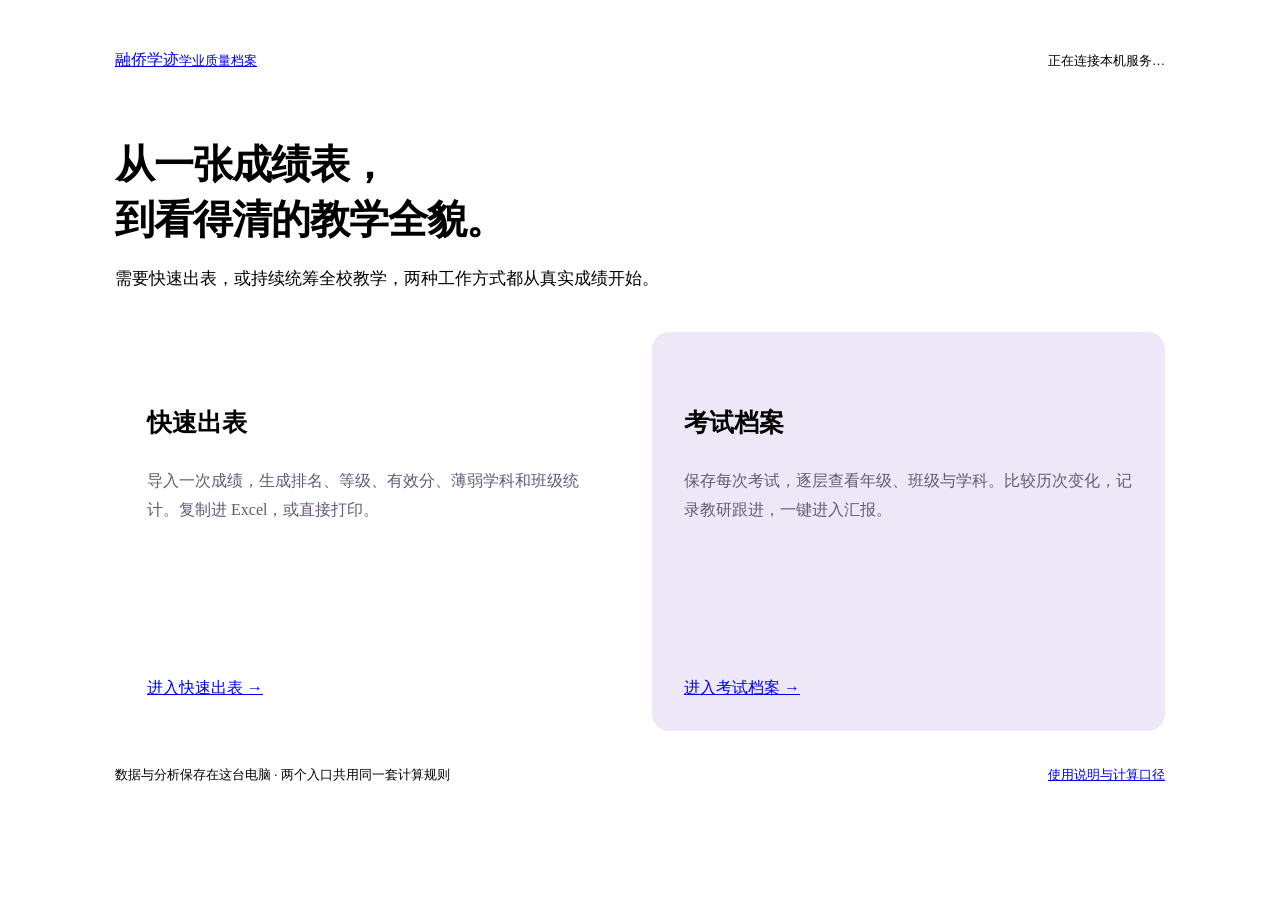
==== web/index.html @ 2701acba "初始提交融侨学迹成绩分析软件" ====
<!doctype html><html lang="zh-CN"><head><meta charset="utf-8"><meta name="viewport" content="width=device-width,initial-scale=1"><title>融侨学迹 · 学业质量档案</title><link rel="stylesheet" href="/common.css"><style>
.home{max-width:1050px;margin:auto;padding:42px 36px 70px}.home header{display:flex;justify-content:space-between;align-items:center;margin-bottom:66px}.home h1{font-size:40px;letter-spacing:-1px;margin-bottom:17px}.intro{max-width:620px;font-size:17px;color:var(--muted);line-height:1.8;margin-bottom:37px}.choices{display:grid;grid-template-columns:1fr 1fr;gap:24px}.choice{display:flex;flex-direction:column;min-height:335px;padding:32px;background:#fff;border:1px solid var(--line);border-radius:17px}.choice.featured{background:#eee7f8;border-color:#dbceee}.choice .symbol{margin-bottom:22px;color:var(--primary-dark)}.choice .symbol svg{width:32px;height:32px}.choice h2{font-size:25px;margin-bottom:12px}.choice p{color:#665873;line-height:1.8}.choice .btn{align-self:flex-start;margin-top:auto}.footer{display:flex;justify-content:space-between;gap:20px;flex-wrap:wrap;color:var(--muted);font-size:13px;margin-top:35px}.status{font-size:13px;color:var(--success)}@media(max-width:680px){.home{padding:24px}.home header{margin-bottom:42px}.home h1{font-size:32px}.choices{grid-template-columns:1fr}.choice{min-height:280px}}
</style></head><body><main class="home enter"><header><a class="brand" href="/"><span class="logo-mark"><i></i><i></i><i></i></span><span>融侨学迹<small>学业质量档案</small></span></a><span class="status" id="status">正在连接本机服务…</span></header><h1>从一张成绩表，<br>到看得清的教学全貌。</h1><p class="intro">需要快速出表，或持续统筹全校教学，两种工作方式都从真实成绩开始。</p><div class="choices"><section class="choice"><div class="symbol" id="quick-icon"></div><h2>快速出表</h2><p>导入一次成绩，生成排名、等级、有效分、薄弱学科和班级统计。复制进 Excel，或直接打印。</p><a class="btn primary" href="/quick.html">进入快速出表 <span aria-hidden="true">→</span></a></section><section class="choice featured"><div class="symbol" id="leader-icon"></div><h2>考试档案</h2><p>保存每次考试，逐层查看年级、班级与学科。比较历次变化，记录教研跟进，一键进入汇报。</p><a class="btn primary" href="/leader.html">进入考试档案 <span aria-hidden="true">→</span></a></section></div><div class="footer"><span>数据与分析保存在这台电脑 · 两个入口共用同一套计算规则</span><a href="/help.html">使用说明与计算口径</a></div></main><script src="/common.js"></script><script>document.getElementById('quick-icon').innerHTML=Z.icons('file');document.getElementById('leader-icon').innerHTML=Z.icons('chart');Z.api('/api/health').then(()=>document.getElementById('status').textContent='本机服务已就绪').catch(e=>{document.getElementById('status').textContent=e.message;});</script></body></html>
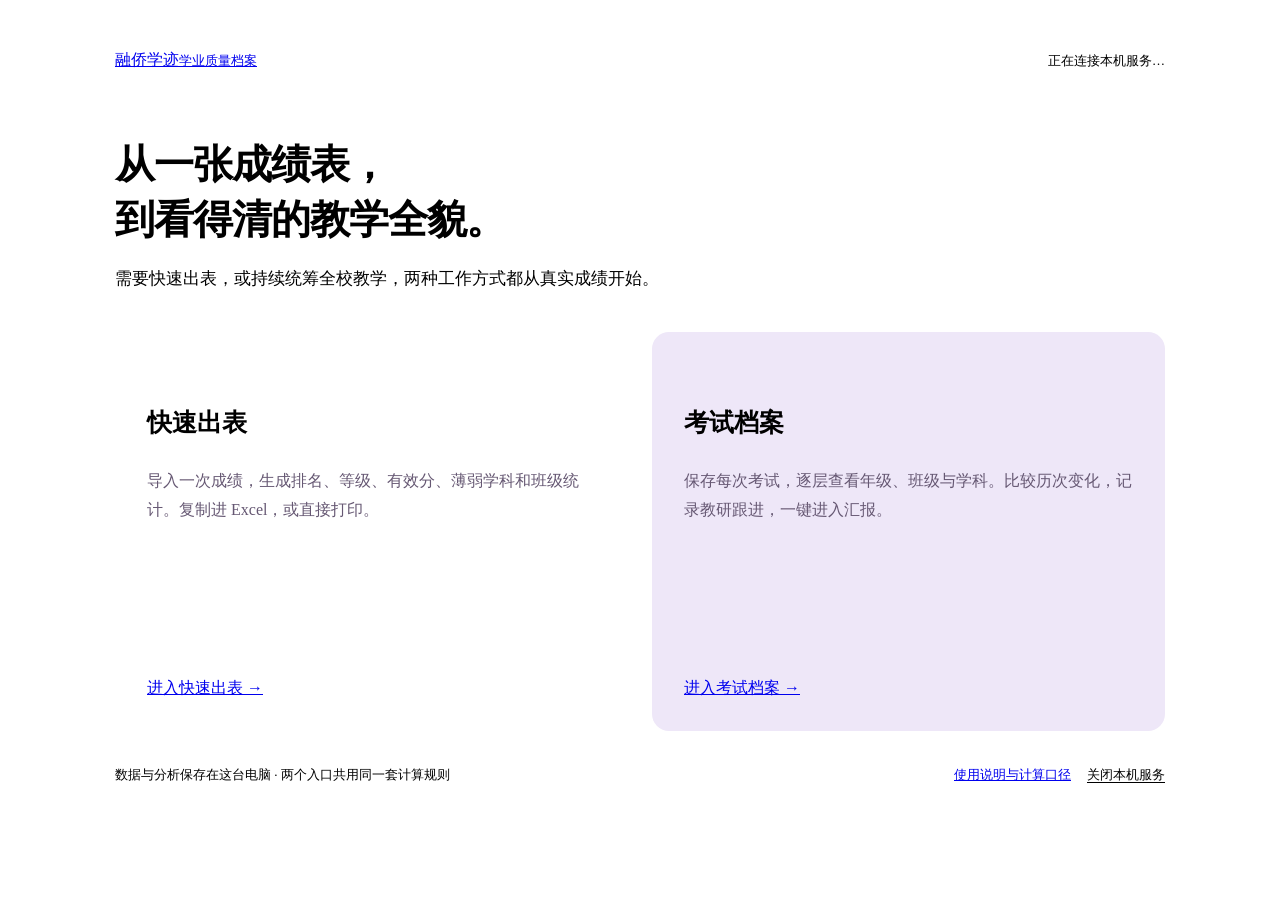
==== commit 3b06822c: "升级融侨学迹：班情分析板块、自定义计算口径、架构优化与跨平台打包" ====
--- a/web/index.html
+++ b/web/index.html
@@ -1,3 +1,79 @@
-<!doctype html><html lang="zh-CN"><head><meta charset="utf-8"><meta name="viewport" content="width=device-width,initial-scale=1"><title>融侨学迹 · 学业质量档案</title><link rel="stylesheet" href="/common.css"><style>
-.home{max-width:1050px;margin:auto;padding:42px 36px 70px}.home header{display:flex;justify-content:space-between;align-items:center;margin-bottom:66px}.home h1{font-size:40px;letter-spacing:-1px;margin-bottom:17px}.intro{max-width:620px;font-size:17px;color:var(--muted);line-height:1.8;margin-bottom:37px}.choices{display:grid;grid-template-columns:1fr 1fr;gap:24px}.choice{display:flex;flex-direction:column;min-height:335px;padding:32px;background:#fff;border:1px solid var(--line);border-radius:17px}.choice.featured{background:#eee7f8;border-color:#dbceee}.choice .symbol{margin-bottom:22px;color:var(--primary-dark)}.choice .symbol svg{width:32px;height:32px}.choice h2{font-size:25px;margin-bottom:12px}.choice p{color:#665873;line-height:1.8}.choice .btn{align-self:flex-start;margin-top:auto}.footer{display:flex;justify-content:space-between;gap:20px;flex-wrap:wrap;color:var(--muted);font-size:13px;margin-top:35px}.status{font-size:13px;color:var(--success)}@media(max-width:680px){.home{padding:24px}.home header{margin-bottom:42px}.home h1{font-size:32px}.choices{grid-template-columns:1fr}.choice{min-height:280px}}
-</style></head><body><main class="home enter"><header><a class="brand" href="/"><span class="logo-mark"><i></i><i></i><i></i></span><span>融侨学迹<small>学业质量档案</small></span></a><span class="status" id="status">正在连接本机服务…</span></header><h1>从一张成绩表，<br>到看得清的教学全貌。</h1><p class="intro">需要快速出表，或持续统筹全校教学，两种工作方式都从真实成绩开始。</p><div class="choices"><section class="choice"><div class="symbol" id="quick-icon"></div><h2>快速出表</h2><p>导入一次成绩，生成排名、等级、有效分、薄弱学科和班级统计。复制进 Excel，或直接打印。</p><a class="btn primary" href="/quick.html">进入快速出表 <span aria-hidden="true">→</span></a></section><section class="choice featured"><div class="symbol" id="leader-icon"></div><h2>考试档案</h2><p>保存每次考试，逐层查看年级、班级与学科。比较历次变化，记录教研跟进，一键进入汇报。</p><a class="btn primary" href="/leader.html">进入考试档案 <span aria-hidden="true">→</span></a></section></div><div class="footer"><span>数据与分析保存在这台电脑 · 两个入口共用同一套计算规则</span><a href="/help.html">使用说明与计算口径</a></div></main><script src="/common.js"></script><script>document.getElementById('quick-icon').innerHTML=Z.icons('file');document.getElementById('leader-icon').innerHTML=Z.icons('chart');Z.api('/api/health').then(()=>document.getElementById('status').textContent='本机服务已就绪').catch(e=>{document.getElementById('status').textContent=e.message;});</script></body></html>
+<!doctype html>
+<html lang="zh-CN">
+<head>
+  <meta charset="utf-8">
+  <meta name="viewport" content="width=device-width,initial-scale=1">
+  <title>融侨学迹 · 学业质量档案</title>
+  <link rel="stylesheet" href="/common.css">
+  <style>
+    .home{max-width:1050px;margin:auto;padding:42px 36px 70px}
+    .home header{display:flex;justify-content:space-between;align-items:center;gap:16px;flex-wrap:wrap;margin-bottom:66px}
+    .home h1{font-size:40px;letter-spacing:-1px;margin-bottom:17px}
+    .intro{max-width:620px;font-size:17px;color:var(--muted);line-height:1.8;margin-bottom:37px}
+    .choices{display:grid;grid-template-columns:1fr 1fr;gap:24px}
+    .choice{display:flex;flex-direction:column;min-height:335px;padding:32px;background:#fff;border:1px solid var(--line);border-radius:17px}
+    .choice.featured{background:#eee7f8;border-color:#dbceee}
+    .choice .symbol{margin-bottom:22px;color:var(--primary-dark)}
+    .choice .symbol svg{width:32px;height:32px}
+    .choice h2{font-size:25px;margin-bottom:12px}
+    .choice p{color:#665873;line-height:1.8}
+    .choice .btn{align-self:flex-start;margin-top:auto}
+    .footer{display:flex;justify-content:space-between;align-items:center;gap:16px;flex-wrap:wrap;color:var(--muted);font-size:13px;margin-top:35px}
+    .footer-links{display:flex;align-items:center;gap:16px;flex-wrap:wrap}
+    .status{font-size:13px;color:var(--success)}
+    .shutdown-link{border:0;background:none;padding:0;color:var(--muted);font-size:13px;text-decoration:underline;text-underline-offset:3px}
+    .shutdown-link:hover{color:var(--danger)}
+    @media(max-width:680px){
+      .home{padding:24px}
+      .home header{margin-bottom:42px}
+      .home h1{font-size:32px}
+      .choices{grid-template-columns:1fr}
+      .choice{min-height:280px}
+    }
+  </style>
+</head>
+<body>
+  <main class="home enter">
+    <header>
+      <a class="brand" href="/">
+        <span class="logo-mark"><i></i><i></i><i></i></span>
+        <span>融侨学迹<small>学业质量档案</small></span>
+      </a>
+      <span class="status" id="status">正在连接本机服务…</span>
+    </header>
+    <h1>从一张成绩表，<br>到看得清的教学全貌。</h1>
+    <p class="intro">需要快速出表，或持续统筹全校教学，两种工作方式都从真实成绩开始。</p>
+    <div class="choices">
+      <section class="choice">
+        <div class="symbol" id="quick-icon"></div>
+        <h2>快速出表</h2>
+        <p>导入一次成绩，生成排名、等级、有效分、薄弱学科和班级统计。复制进 Excel，或直接打印。</p>
+        <a class="btn primary" href="/quick.html">进入快速出表 <span aria-hidden="true">→</span></a>
+      </section>
+      <section class="choice featured">
+        <div class="symbol" id="leader-icon"></div>
+        <h2>考试档案</h2>
+        <p>保存每次考试，逐层查看年级、班级与学科。比较历次变化，记录教研跟进，一键进入汇报。</p>
+        <a class="btn primary" href="/leader.html">进入考试档案 <span aria-hidden="true">→</span></a>
+      </section>
+    </div>
+    <div class="footer">
+      <span>数据与分析保存在这台电脑 · 两个入口共用同一套计算规则</span>
+      <div class="footer-links">
+        <a href="/help.html">使用说明与计算口径</a>
+        <button id="shutdown-button" class="shutdown-link" type="button">关闭本机服务</button>
+      </div>
+    </div>
+  </main>
+  <script src="/common.js"></script>
+  <script>
+    document.getElementById('quick-icon').innerHTML = Z.icons('file');
+    document.getElementById('leader-icon').innerHTML = Z.icons('chart');
+    const statusEl = document.getElementById('status');
+    Z.api('/api/health')
+      .then(() => { statusEl.textContent = '本机服务已就绪'; })
+      .catch(err => { statusEl.textContent = err.message; });
+    Z.bindShutdown(document.getElementById('shutdown-button'), statusEl);
+  </script>
+</body>
+</html>
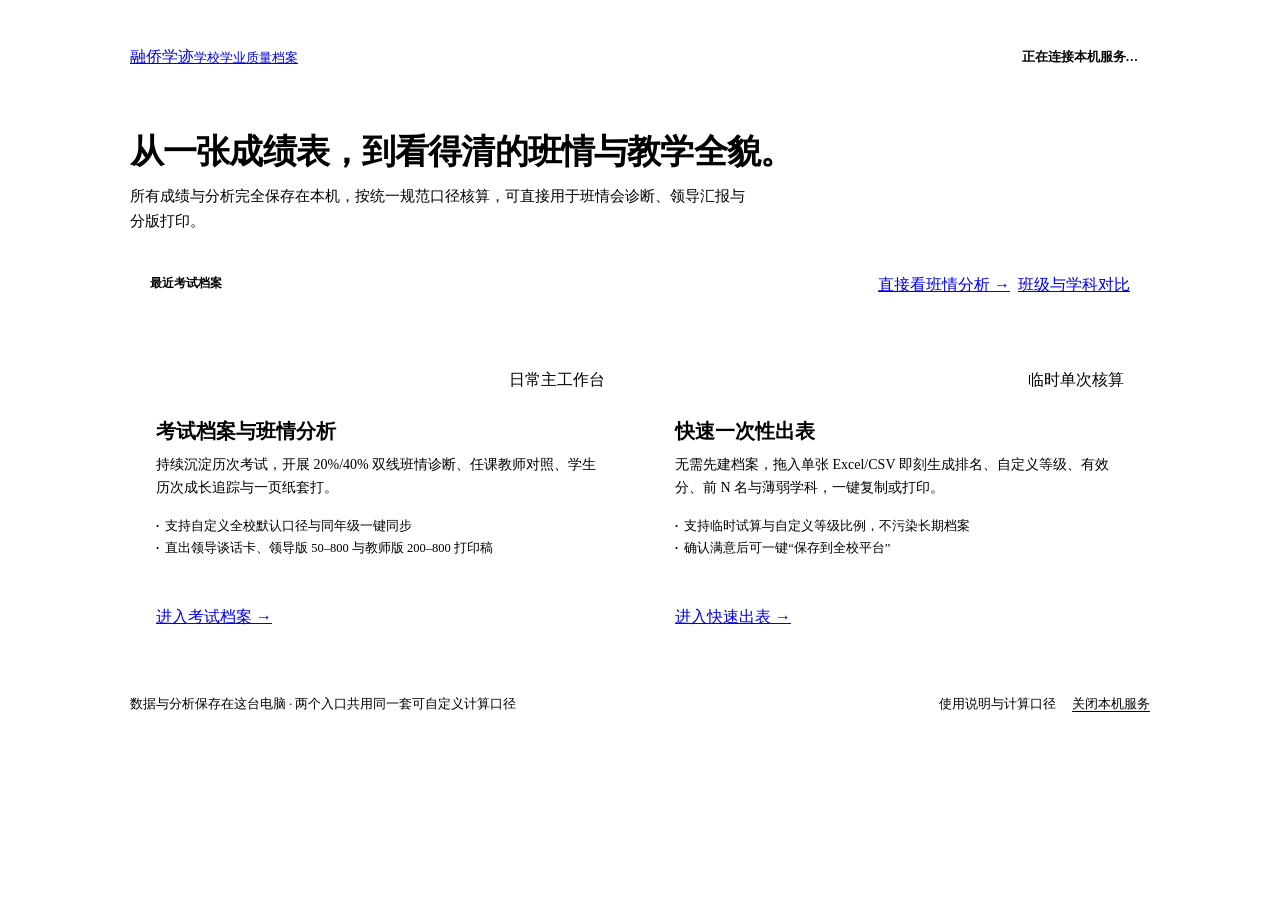
==== commit 2199b988: "feat: UI/UX全面升级、S3缤纷云智能同步、一表多考导入、脏数据核对、分级安全分发与PR/T分尺度" ====
--- a/web/index.html
+++ b/web/index.html
@@ -3,77 +3,166 @@
 <head>
   <meta charset="utf-8">
   <meta name="viewport" content="width=device-width,initial-scale=1">
+  <meta name="theme-color" content="#6f4eb8">
   <title>融侨学迹 · 学业质量档案</title>
   <link rel="stylesheet" href="/common.css">
   <style>
-    .home{max-width:1050px;margin:auto;padding:42px 36px 70px}
-    .home header{display:flex;justify-content:space-between;align-items:center;gap:16px;flex-wrap:wrap;margin-bottom:66px}
-    .home h1{font-size:40px;letter-spacing:-1px;margin-bottom:17px}
-    .intro{max-width:620px;font-size:17px;color:var(--muted);line-height:1.8;margin-bottom:37px}
-    .choices{display:grid;grid-template-columns:1fr 1fr;gap:24px}
-    .choice{display:flex;flex-direction:column;min-height:335px;padding:32px;background:#fff;border:1px solid var(--line);border-radius:17px}
-    .choice.featured{background:#eee7f8;border-color:#dbceee}
-    .choice .symbol{margin-bottom:22px;color:var(--primary-dark)}
-    .choice .symbol svg{width:32px;height:32px}
-    .choice h2{font-size:25px;margin-bottom:12px}
-    .choice p{color:#665873;line-height:1.8}
-    .choice .btn{align-self:flex-start;margin-top:auto}
-    .footer{display:flex;justify-content:space-between;align-items:center;gap:16px;flex-wrap:wrap;color:var(--muted);font-size:13px;margin-top:35px}
-    .footer-links{display:flex;align-items:center;gap:16px;flex-wrap:wrap}
-    .status{font-size:13px;color:var(--success)}
-    .shutdown-link{border:0;background:none;padding:0;color:var(--muted);font-size:13px;text-decoration:underline;text-underline-offset:3px}
-    .shutdown-link:hover{color:var(--danger)}
-    @media(max-width:680px){
-      .home{padding:24px}
-      .home header{margin-bottom:42px}
-      .home h1{font-size:32px}
-      .choices{grid-template-columns:1fr}
-      .choice{min-height:280px}
+    .home { max-width: 1020px; margin: 0 auto; padding: 36px 28px 56px; }
+    .home-head {
+      display: flex; justify-content: space-between; align-items: center; gap: 16px;
+      flex-wrap: wrap; margin-bottom: 42px; padding-bottom: 18px; border-bottom: 1px solid var(--line);
+    }
+    .status-pill {
+      display: inline-flex; align-items: center; gap: 7px; padding: 5px 12px;
+      border-radius: 99px; background: var(--good-bg); border: 1px solid var(--good-border);
+      color: var(--good); font-size: 12.5px; font-weight: 600;
+    }
+    .status-pill i { width: 7px; height: 7px; border-radius: 50%; background: var(--good); }
+    .home-hero h1 { font-size: 34px; line-height: 1.25; letter-spacing: -0.025em; margin: 0 0 10px; color: var(--ink); }
+    .home-intro { max-width: 620px; font-size: 15px; color: var(--ink-secondary); line-height: 1.7; margin: 0 0 24px; }
+
+    .resume-bar {
+      display: flex; align-items: center; justify-content: space-between; gap: 16px; flex-wrap: wrap;
+      padding: 16px 20px; margin-bottom: 24px;
+      background: linear-gradient(120deg, var(--primary-soft) 0%, var(--surface) 68%);
+      border: 1px solid var(--line-strong); border-radius: var(--r-md); box-shadow: var(--shadow-sm);
+    }
+    .resume-meta small { display: block; font-size: 12px; color: var(--primary-dark); font-weight: 600; margin-bottom: 3px; }
+    .resume-meta strong { display: block; font-size: 16px; color: var(--ink); }
+    .resume-meta span { font-size: 12.5px; color: var(--muted); }
+    .resume-actions { display: flex; gap: 8px; flex-wrap: wrap; }
+
+    .choices { display: grid; grid-template-columns: 1fr 1fr; gap: 18px; }
+    .choice {
+      display: flex; flex-direction: column; min-height: 268px; padding: 24px 26px;
+      background: var(--surface); border: 1px solid var(--line); border-radius: var(--r-lg);
+      box-shadow: var(--shadow-sm); transition: border-color var(--dur) var(--ease), box-shadow var(--dur) var(--ease);
+    }
+    .choice:hover { border-color: var(--line-strong); box-shadow: 0 6px 20px rgba(26, 20, 44, 0.06); }
+    .choice.featured { background: linear-gradient(160deg, var(--primary-soft) 0%, var(--surface) 58%); border-color: var(--line-strong); }
+    .choice-head { display: flex; align-items: center; justify-content: space-between; margin-bottom: 16px; }
+    .choice .symbol {
+      width: 42px; height: 42px; border-radius: var(--r-md); display: grid; place-items: center;
+      background: var(--primary-soft); color: var(--primary-dark);
+    }
+    .choice.featured .symbol { background: var(--primary); color: #ffffff; }
+    .choice .symbol svg { width: 22px; height: 22px; }
+    .choice h2 { font-size: 20px; margin: 0 0 8px; color: var(--ink); }
+    .choice p { color: var(--ink-secondary); font-size: 14px; line-height: 1.7; margin: 0 0 18px; }
+    .choice-points { list-style: none; padding: 0; margin: 0 0 22px; display: grid; gap: 5px; font-size: 12.5px; color: var(--muted); }
+    .choice-points li::before { content: "·"; color: var(--primary); font-weight: 700; margin-right: 6px; }
+    .choice .btn { align-self: flex-start; margin-top: auto; }
+
+    .home-footer {
+      display: flex; justify-content: space-between; align-items: center; gap: 16px; flex-wrap: wrap;
+      color: var(--muted); font-size: 12.5px; margin-top: 28px; padding-top: 16px; border-top: 1px solid var(--line);
+    }
+    .footer-links { display: flex; align-items: center; gap: 16px; flex-wrap: wrap; }
+    .footer-links a { text-decoration: none; color: var(--ink-secondary); }
+    .footer-links a:hover { color: var(--primary-dark); text-decoration: underline; }
+    .shutdown-link {
+      border: 0; background: none; padding: 0; color: var(--muted); font-size: 12.5px;
+      text-decoration: underline; text-underline-offset: 3px;
+    }
+    .shutdown-link:hover { color: var(--danger); }
+
+    @media (max-width: 720px) {
+      .home { padding: 20px 16px 36px; }
+      .home-head { margin-bottom: 24px; }
+      .home-hero h1 { font-size: 26px; }
+      .choices { grid-template-columns: 1fr; }
+      .choice { min-height: auto; padding: 20px; }
     }
   </style>
 </head>
 <body>
-  <main class="home enter">
-    <header>
+  <main class="home">
+    <header class="home-head">
       <a class="brand" href="/">
         <span class="logo-mark"><i></i><i></i><i></i></span>
-        <span>融侨学迹<small>学业质量档案</small></span>
+        <span>融侨学迹<small>学校学业质量档案</small></span>
       </a>
-      <span class="status" id="status">正在连接本机服务…</span>
+      <span class="status-pill" id="status"><i></i><span>正在连接本机服务…</span></span>
     </header>
-    <h1>从一张成绩表，<br>到看得清的教学全貌。</h1>
-    <p class="intro">需要快速出表，或持续统筹全校教学，两种工作方式都从真实成绩开始。</p>
+
+    <section class="home-hero">
+      <h1>从一张成绩表，到看得清的班情与教学全貌。</h1>
+      <p class="home-intro">所有成绩与分析完全保存在本机，按统一规范口径核算，可直接用于班情会诊断、领导汇报与分版打印。</p>
+    </section>
+
+    <section id="resume-bar" class="resume-bar" hidden>
+      <div class="resume-meta">
+        <small id="resume-kicker">最近考试档案</small>
+        <strong id="resume-title"></strong>
+        <span id="resume-sub"></span>
+      </div>
+      <div class="resume-actions">
+        <a id="resume-brief" class="btn primary" href="/leader.html?view=brief">直接看班情分析 →</a>
+        <a id="resume-compare" class="btn secondary" href="/leader.html?view=compare">班级与学科对比</a>
+      </div>
+    </section>
+
     <div class="choices">
-      <section class="choice">
-        <div class="symbol" id="quick-icon"></div>
-        <h2>快速出表</h2>
-        <p>导入一次成绩，生成排名、等级、有效分、薄弱学科和班级统计。复制进 Excel，或直接打印。</p>
-        <a class="btn primary" href="/quick.html">进入快速出表 <span aria-hidden="true">→</span></a>
-      </section>
       <section class="choice featured">
-        <div class="symbol" id="leader-icon"></div>
-        <h2>考试档案</h2>
-        <p>保存每次考试，逐层查看年级、班级与学科。比较历次变化，记录教研跟进，一键进入汇报。</p>
+        <div class="choice-head">
+          <div class="symbol" id="leader-icon"></div>
+          <span class="badge">日常主工作台</span>
+        </div>
+        <h2>考试档案与班情分析</h2>
+        <p>持续沉淀历次考试，开展 20%/40% 双线班情诊断、任课教师对照、学生历次成长追踪与一页纸套打。</p>
+        <ul class="choice-points">
+          <li>支持自定义全校默认口径与同年级一键同步</li>
+          <li>直出领导谈话卡、领导版 50–800 与教师版 200–800 打印稿</li>
+        </ul>
         <a class="btn primary" href="/leader.html">进入考试档案 <span aria-hidden="true">→</span></a>
       </section>
+
+      <section class="choice">
+        <div class="choice-head">
+          <div class="symbol" id="quick-icon"></div>
+          <span class="badge">临时单次核算</span>
+        </div>
+        <h2>快速一次性出表</h2>
+        <p>无需先建档案，拖入单张 Excel/CSV 即刻生成排名、自定义等级、有效分、前 N 名与薄弱学科，一键复制或打印。</p>
+        <ul class="choice-points">
+          <li>支持临时试算与自定义等级比例，不污染长期档案</li>
+          <li>确认满意后可一键“保存到全校平台”</li>
+        </ul>
+        <a class="btn secondary" href="/quick.html">进入快速出表 <span aria-hidden="true">→</span></a>
+      </section>
     </div>
-    <div class="footer">
-      <span>数据与分析保存在这台电脑 · 两个入口共用同一套计算规则</span>
+
+    <footer class="home-footer">
+      <span>数据与分析保存在这台电脑 · 两个入口共用同一套可自定义计算口径</span>
       <div class="footer-links">
         <a href="/help.html">使用说明与计算口径</a>
         <button id="shutdown-button" class="shutdown-link" type="button">关闭本机服务</button>
       </div>
-    </div>
+    </footer>
   </main>
   <script src="/common.js"></script>
   <script>
     document.getElementById('quick-icon').innerHTML = Z.icons('file');
     document.getElementById('leader-icon').innerHTML = Z.icons('chart');
-    const statusEl = document.getElementById('status');
+    const statusText = document.querySelector('#status span');
     Z.api('/api/health')
-      .then(() => { statusEl.textContent = '本机服务已就绪'; })
-      .catch(err => { statusEl.textContent = err.message; });
-    Z.bindShutdown(document.getElementById('shutdown-button'), statusEl);
+      .then(() => {
+        statusText.textContent = '本机服务已就绪';
+        return Z.api('/api/exams');
+      })
+      .then(data => {
+        const exams = data?.exams || [];
+        if (!exams.length) return;
+        const latest = exams[0];
+        document.getElementById('resume-kicker').textContent = `已保存 ${exams.length} 场考试档案 · 最近一场`;
+        document.getElementById('resume-title').textContent = `${latest.grade} · ${latest.name}`;
+        document.getElementById('resume-sub').textContent = `考试日期 ${latest.date} · ${latest.row_count} 条记录 · ${latest.subject_count} 个学科`;
+        document.getElementById('resume-brief').href = `/leader.html?exam=${encodeURIComponent(latest.id)}&view=brief`;
+        document.getElementById('resume-compare').href = `/leader.html?exam=${encodeURIComponent(latest.id)}&view=compare`;
+        document.getElementById('resume-bar').hidden = false;
+      })
+      .catch(err => { statusText.textContent = err.message; });
+    Z.bindShutdown(document.getElementById('shutdown-button'), statusText);
   </script>
 </body>
 </html>
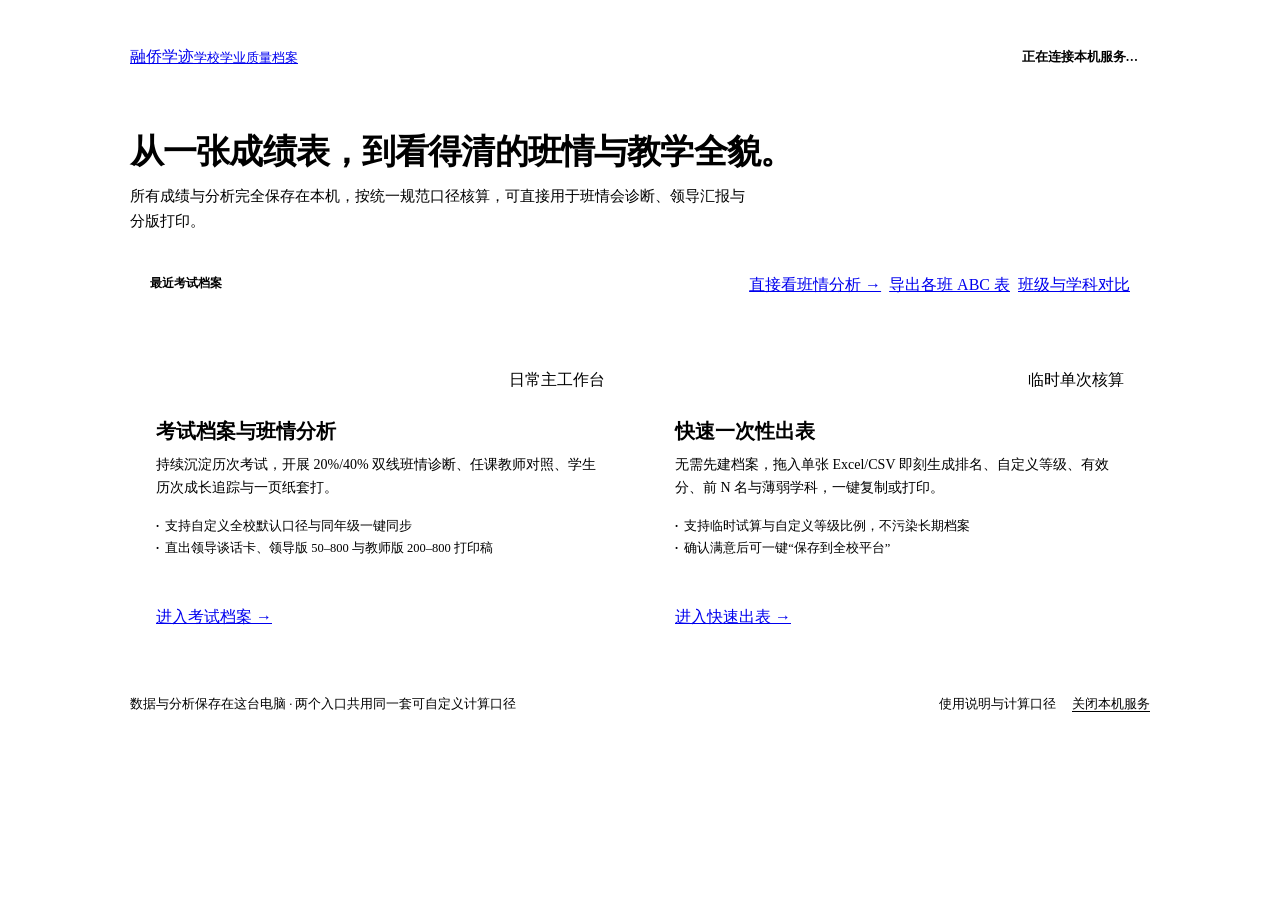
==== commit e37040a7: "新增各班姓氏排序ABC等级表导出、简化班情界面并优化教师打印文案" ====
--- a/web/index.html
+++ b/web/index.html
@@ -98,6 +98,7 @@
       </div>
       <div class="resume-actions">
         <a id="resume-brief" class="btn primary" href="/leader.html?view=brief">直接看班情分析 →</a>
+        <a id="resume-abc" class="btn secondary" href="/leader.html?view=brief&action=abc">导出各班 ABC 表</a>
         <a id="resume-compare" class="btn secondary" href="/leader.html?view=compare">班级与学科对比</a>
       </div>
     </section>
@@ -158,6 +159,7 @@
         document.getElementById('resume-title').textContent = `${latest.grade} · ${latest.name}`;
         document.getElementById('resume-sub').textContent = `考试日期 ${latest.date} · ${latest.row_count} 条记录 · ${latest.subject_count} 个学科`;
         document.getElementById('resume-brief').href = `/leader.html?exam=${encodeURIComponent(latest.id)}&view=brief`;
+        document.getElementById('resume-abc').href = `/leader.html?exam=${encodeURIComponent(latest.id)}&view=brief&action=abc`;
         document.getElementById('resume-compare').href = `/leader.html?exam=${encodeURIComponent(latest.id)}&view=compare`;
         document.getElementById('resume-bar').hidden = false;
       })
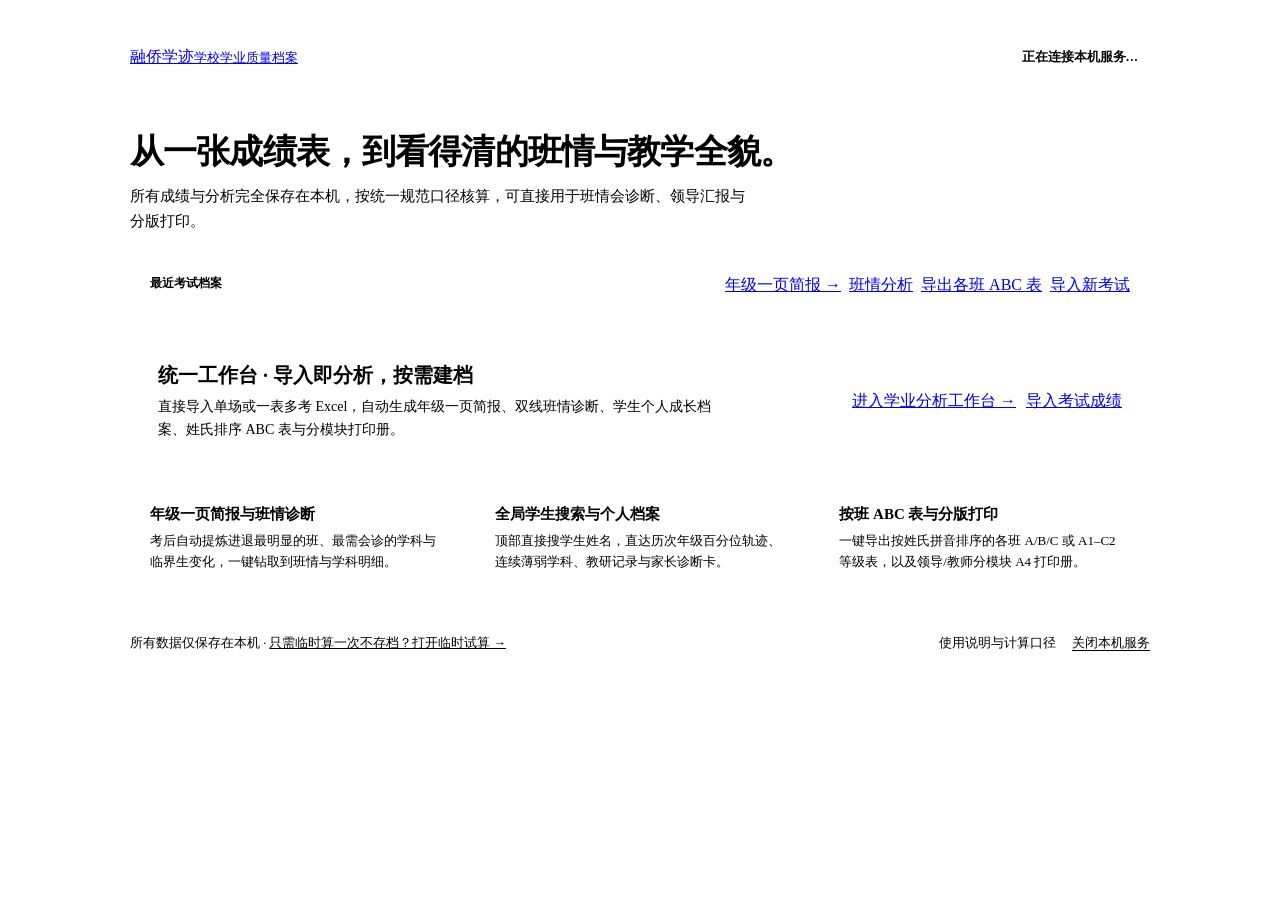
==== commit 39d8c856: "新增年级一页简报、全局学生搜索档案、入口简化与黑白打印预览" ====
--- a/web/index.html
+++ b/web/index.html
@@ -32,26 +32,21 @@
     .resume-meta span { font-size: 12.5px; color: var(--muted); }
     .resume-actions { display: flex; gap: 8px; flex-wrap: wrap; }
 
-    .choices { display: grid; grid-template-columns: 1fr 1fr; gap: 18px; }
-    .choice {
-      display: flex; flex-direction: column; min-height: 268px; padding: 24px 26px;
-      background: var(--surface); border: 1px solid var(--line); border-radius: var(--r-lg);
-      box-shadow: var(--shadow-sm); transition: border-color var(--dur) var(--ease), box-shadow var(--dur) var(--ease);
+    .quick-entry-grid { display: grid; grid-template-columns: repeat(3, 1fr); gap: 14px; margin-top: 20px; }
+    .quick-entry-card {
+      padding: 18px 20px; background: var(--surface); border: 1px solid var(--line);
+      border-radius: var(--r-md); box-shadow: var(--shadow-sm);
     }
-    .choice:hover { border-color: var(--line-strong); box-shadow: 0 6px 20px rgba(26, 20, 44, 0.06); }
-    .choice.featured { background: linear-gradient(160deg, var(--primary-soft) 0%, var(--surface) 58%); border-color: var(--line-strong); }
-    .choice-head { display: flex; align-items: center; justify-content: space-between; margin-bottom: 16px; }
-    .choice .symbol {
-      width: 42px; height: 42px; border-radius: var(--r-md); display: grid; place-items: center;
-      background: var(--primary-soft); color: var(--primary-dark);
+    .quick-entry-card h3 { font-size: 15px; margin: 0 0 6px; color: var(--ink); }
+    .quick-entry-card p { font-size: 13px; color: var(--ink-secondary); line-height: 1.65; margin: 0; }
+    .primary-entry-card {
+      padding: 26px 28px; background: linear-gradient(155deg, var(--primary-soft) 0%, var(--surface) 62%);
+      border: 1px solid var(--line-strong); border-radius: var(--r-lg); box-shadow: var(--shadow-sm);
+      display: flex; align-items: center; justify-content: space-between; gap: 20px; flex-wrap: wrap;
     }
-    .choice.featured .symbol { background: var(--primary); color: #ffffff; }
-    .choice .symbol svg { width: 22px; height: 22px; }
-    .choice h2 { font-size: 20px; margin: 0 0 8px; color: var(--ink); }
-    .choice p { color: var(--ink-secondary); font-size: 14px; line-height: 1.7; margin: 0 0 18px; }
-    .choice-points { list-style: none; padding: 0; margin: 0 0 22px; display: grid; gap: 5px; font-size: 12.5px; color: var(--muted); }
-    .choice-points li::before { content: "·"; color: var(--primary); font-weight: 700; margin-right: 6px; }
-    .choice .btn { align-self: flex-start; margin-top: auto; }
+    .primary-entry-card h2 { font-size: 20px; margin: 0 0 6px; color: var(--ink); }
+    .primary-entry-card p { font-size: 14px; color: var(--ink-secondary); margin: 0; max-width: 560px; line-height: 1.65; }
+    .primary-entry-actions { display: flex; gap: 10px; flex-wrap: wrap; }
 
     .home-footer {
       display: flex; justify-content: space-between; align-items: center; gap: 16px; flex-wrap: wrap;
@@ -70,8 +65,8 @@
       .home { padding: 20px 16px 36px; }
       .home-head { margin-bottom: 24px; }
       .home-hero h1 { font-size: 26px; }
-      .choices { grid-template-columns: 1fr; }
-      .choice { min-height: auto; padding: 20px; }
+      .quick-entry-grid { grid-template-columns: 1fr; }
+      .primary-entry-card { padding: 20px; }
     }
   </style>
 </head>
@@ -97,44 +92,41 @@
         <span id="resume-sub"></span>
       </div>
       <div class="resume-actions">
-        <a id="resume-brief" class="btn primary" href="/leader.html?view=brief">直接看班情分析 →</a>
+        <a id="resume-overview" class="btn primary" href="/leader.html?view=overview">年级一页简报 →</a>
+        <a id="resume-brief" class="btn secondary" href="/leader.html?view=brief">班情分析</a>
         <a id="resume-abc" class="btn secondary" href="/leader.html?view=brief&action=abc">导出各班 ABC 表</a>
-        <a id="resume-compare" class="btn secondary" href="/leader.html?view=compare">班级与学科对比</a>
+        <a class="btn quiet" href="/leader.html?view=data">导入新考试</a>
       </div>
     </section>
 
-    <div class="choices">
-      <section class="choice featured">
-        <div class="choice-head">
-          <div class="symbol" id="leader-icon"></div>
-          <span class="badge">日常主工作台</span>
-        </div>
-        <h2>考试档案与班情分析</h2>
-        <p>持续沉淀历次考试，开展 20%/40% 双线班情诊断、任课教师对照、学生历次成长追踪与一页纸套打。</p>
-        <ul class="choice-points">
-          <li>支持自定义全校默认口径与同年级一键同步</li>
-          <li>直出领导谈话卡、领导版 50–800 与教师版 200–800 打印稿</li>
-        </ul>
-        <a class="btn primary" href="/leader.html">进入考试档案 <span aria-hidden="true">→</span></a>
-      </section>
+    <section id="first-entry" class="primary-entry-card">
+      <div>
+        <h2>统一工作台 · 导入即分析，按需建档</h2>
+        <p>直接导入单场或一表多考 Excel，自动生成年级一页简报、双线班情诊断、学生个人成长档案、姓氏排序 ABC 表与分模块打印册。</p>
+      </div>
+      <div class="primary-entry-actions">
+        <a class="btn primary" href="/leader.html">进入学业分析工作台 <span aria-hidden="true">→</span></a>
+        <a class="btn secondary" href="/leader.html?view=data">导入考试成绩</a>
+      </div>
+    </section>
 
-      <section class="choice">
-        <div class="choice-head">
-          <div class="symbol" id="quick-icon"></div>
-          <span class="badge">临时单次核算</span>
-        </div>
-        <h2>快速一次性出表</h2>
-        <p>无需先建档案，拖入单张 Excel/CSV 即刻生成排名、自定义等级、有效分、前 N 名与薄弱学科，一键复制或打印。</p>
-        <ul class="choice-points">
-          <li>支持临时试算与自定义等级比例，不污染长期档案</li>
-          <li>确认满意后可一键“保存到全校平台”</li>
-        </ul>
-        <a class="btn secondary" href="/quick.html">进入快速出表 <span aria-hidden="true">→</span></a>
-      </section>
+    <div class="quick-entry-grid">
+      <div class="quick-entry-card">
+        <h3>年级一页简报与班情诊断</h3>
+        <p>考后自动提炼进退最明显的班、最需会诊的学科与临界生变化，一键钻取到班情与学科明细。</p>
+      </div>
+      <div class="quick-entry-card">
+        <h3>全局学生搜索与个人档案</h3>
+        <p>顶部直接搜学生姓名，直达历次年级百分位轨迹、连续薄弱学科、教研记录与家长诊断卡。</p>
+      </div>
+      <div class="quick-entry-card">
+        <h3>按班 ABC 表与分版打印</h3>
+        <p>一键导出按姓氏拼音排序的各班 A/B/C 或 A1–C2 等级表，以及领导/教师分模块 A4 打印册。</p>
+      </div>
     </div>
 
     <footer class="home-footer">
-      <span>数据与分析保存在这台电脑 · 两个入口共用同一套可自定义计算口径</span>
+      <span>所有数据仅保存在本机 · <a href="/quick.html" style="color:var(--primary-dark)">只需临时算一次不存档？打开临时试算 →</a></span>
       <div class="footer-links">
         <a href="/help.html">使用说明与计算口径</a>
         <button id="shutdown-button" class="shutdown-link" type="button">关闭本机服务</button>
@@ -143,8 +135,6 @@
   </main>
   <script src="/common.js"></script>
   <script>
-    document.getElementById('quick-icon').innerHTML = Z.icons('file');
-    document.getElementById('leader-icon').innerHTML = Z.icons('chart');
     const statusText = document.querySelector('#status span');
     Z.api('/api/health')
       .then(() => {
@@ -158,10 +148,11 @@
         document.getElementById('resume-kicker').textContent = `已保存 ${exams.length} 场考试档案 · 最近一场`;
         document.getElementById('resume-title').textContent = `${latest.grade} · ${latest.name}`;
         document.getElementById('resume-sub').textContent = `考试日期 ${latest.date} · ${latest.row_count} 条记录 · ${latest.subject_count} 个学科`;
+        document.getElementById('resume-overview').href = `/leader.html?exam=${encodeURIComponent(latest.id)}&view=overview`;
         document.getElementById('resume-brief').href = `/leader.html?exam=${encodeURIComponent(latest.id)}&view=brief`;
         document.getElementById('resume-abc').href = `/leader.html?exam=${encodeURIComponent(latest.id)}&view=brief&action=abc`;
-        document.getElementById('resume-compare').href = `/leader.html?exam=${encodeURIComponent(latest.id)}&view=compare`;
         document.getElementById('resume-bar').hidden = false;
+        document.getElementById('first-entry').hidden = true;
       })
       .catch(err => { statusText.textContent = err.message; });
     Z.bindShutdown(document.getElementById('shutdown-button'), statusText);
